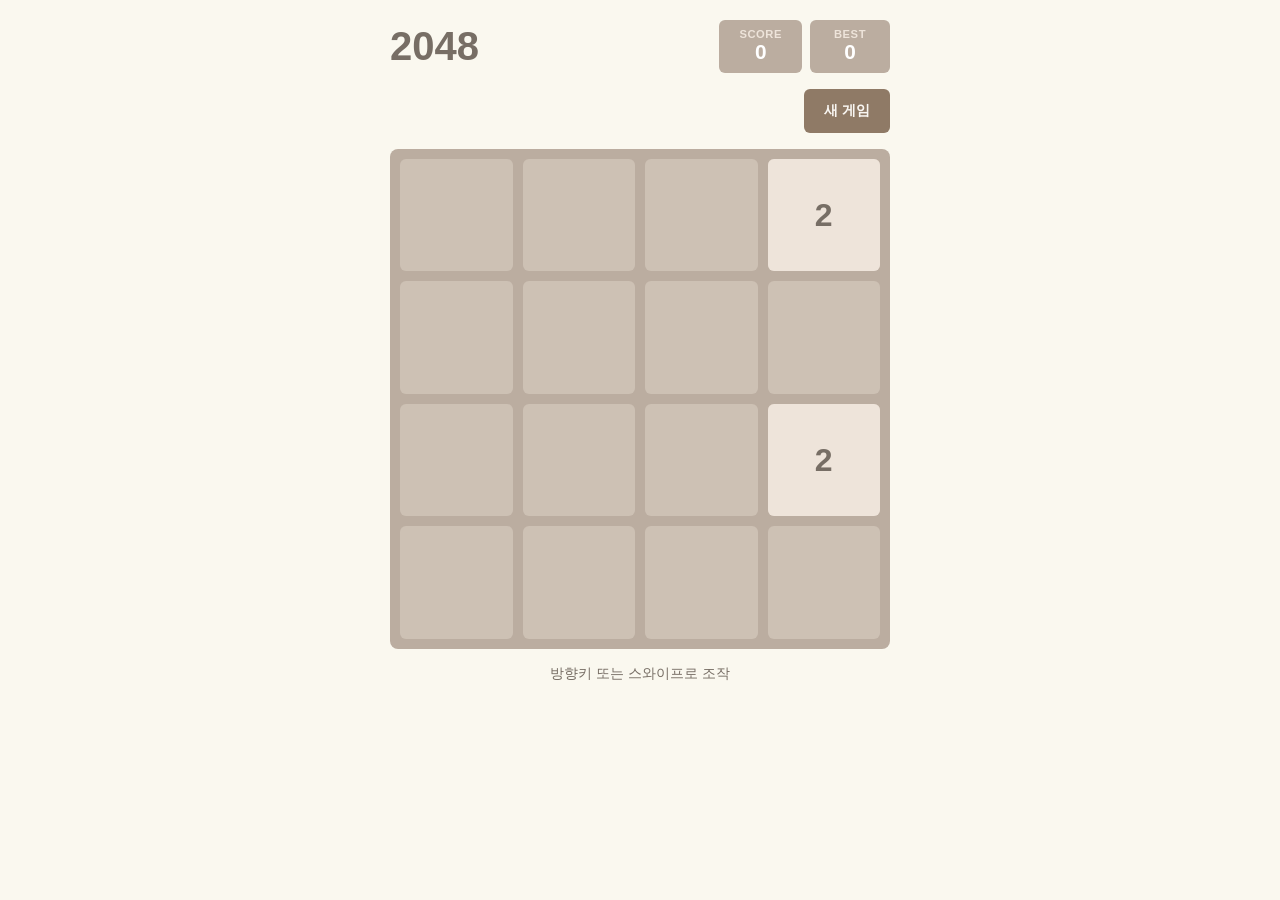
==== app/2048/index.html @ 9f4cfd15 "2048 퍼즐 게임 웹앱 추가 - app/2048/에 자체 완결형 2048 게임 구현 - 블로그 메인 페이지에 미니 웹앱 섹션 및 카드 추가 - CLAUDE.md를 웹앱 포트폴리오" ====
<!DOCTYPE html>
<html lang="ko">
<head>
  <meta charset="UTF-8">
  <meta name="viewport" content="width=device-width, initial-scale=1">
  <title>2048</title>
  <base href="/app/2048/">
  <link rel="stylesheet" href="style.css">
</head>
<body>

  <div id="game-container">
    <!-- 헤더: 제목 + 점수 -->
    <div class="game-header">
      <h1 class="game-title">2048</h1>
      <div class="scores">
        <div class="score-box">
          <div class="score-label">Score</div>
          <div class="score-value" id="score-value">0</div>
        </div>
        <div class="score-box">
          <div class="score-label">Best</div>
          <div class="score-value" id="best-value">0</div>
        </div>
      </div>
    </div>

    <!-- 새 게임 버튼 -->
    <div class="game-controls">
      <button class="btn" id="new-game-btn">새 게임</button>
    </div>

    <!-- 게임 격자 -->
    <div class="grid-wrapper">
      <div id="grid-container"></div>

      <!-- 게임 오버 오버레이 -->
      <div class="overlay" id="game-over-overlay">
        <div class="overlay-message">게임 오버!</div>
        <div class="overlay-buttons">
          <button class="btn" id="retry-btn">다시 시작</button>
        </div>
      </div>

      <!-- 승리 오버레이 -->
      <div class="overlay" id="win-overlay">
        <div class="overlay-message">축하합니다!</div>
        <div class="overlay-buttons">
          <button class="btn" id="keep-playing-btn">계속하기</button>
          <button class="btn" id="win-new-game-btn">새 게임</button>
        </div>
      </div>
    </div>

    <!-- 안내 텍스트 -->
    <p class="game-hint">방향키 또는 스와이프로 조작</p>
  </div>

  <script src="game.js"></script>
  <script src="ui.js"></script>
</body>
</html>
---- app/2048/style.css ----
/* ─── 2048 Game Styles ─────────────────────────────────── */

/* ─── CSS Variables: Light Mode ────────────────────────── */
:root {
  --game-bg: #faf8ef;
  --grid-bg: #bbada0;
  --cell-bg: #cdc1b4;
  --text-dark: #776e65;
  --text-light: #f9f6f2;
  --heading-color: #776e65;
  --score-bg: #bbada0;
  --score-label: #eee4da;
  --score-value: #ffffff;
  --btn-bg: #8f7a66;
  --btn-text: #f9f6f2;
  --overlay-bg: rgba(238, 228, 218, 0.73);
  --overlay-text: #776e65;
  --hint-text: #776e65;
}

/* ─── Dark Mode ────────────────────────────────────────── */
@media (prefers-color-scheme: dark) {
  :root:not([data-theme="light"]) {
    --game-bg: #1a1a2e;
    --grid-bg: #3d3a33;
    --cell-bg: #4a4740;
    --heading-color: #eee4da;
    --score-bg: #3d3a33;
    --score-label: rgba(238, 228, 218, 0.5);
    --score-value: #ffffff;
    --btn-bg: #8f7a66;
    --btn-text: #f9f6f2;
    --overlay-bg: rgba(26, 26, 46, 0.75);
    --overlay-text: #f9f6f2;
    --hint-text: #a0998f;
  }
}

[data-theme="dark"] {
  --game-bg: #1a1a2e;
  --grid-bg: #3d3a33;
  --cell-bg: #4a4740;
  --heading-color: #eee4da;
  --score-bg: #3d3a33;
  --score-label: rgba(238, 228, 218, 0.5);
  --score-value: #ffffff;
  --btn-bg: #8f7a66;
  --btn-text: #f9f6f2;
  --overlay-bg: rgba(26, 26, 46, 0.75);
  --overlay-text: #f9f6f2;
  --hint-text: #a0998f;
}

/* ─── Reset & Base ─────────────────────────────────────── */
*, *::before, *::after {
  margin: 0;
  padding: 0;
  box-sizing: border-box;
}

body {
  font-family: -apple-system, BlinkMacSystemFont, 'Segoe UI', sans-serif;
  background-color: var(--game-bg);
  color: var(--text-dark);
  min-height: 100vh;
  display: flex;
  justify-content: center;
  align-items: flex-start;
  padding: 20px;
  touch-action: manipulation;
  -webkit-tap-highlight-color: transparent;
  user-select: none;
  -webkit-user-select: none;
}

/* ─── Game Container ───────────────────────────────────── */
#game-container {
  width: min(90vw, 500px);
  max-width: 500px;
  display: flex;
  flex-direction: column;
  align-items: center;
  gap: 16px;
}

/* ─── Header ───────────────────────────────────────────── */
.game-header {
  width: 100%;
  display: flex;
  justify-content: space-between;
  align-items: center;
}

.game-title {
  font-size: 2.5rem;
  font-weight: bold;
  color: var(--heading-color);
  line-height: 1;
}

/* ─── Score Board ──────────────────────────────────────── */
.scores {
  display: flex;
  gap: 8px;
}

.score-box {
  background: var(--score-bg);
  border-radius: 6px;
  padding: 8px 20px;
  text-align: center;
  min-width: 80px;
}

.score-label {
  font-size: 0.7rem;
  font-weight: bold;
  text-transform: uppercase;
  letter-spacing: 0.05em;
  color: var(--score-label);
}

.score-value {
  font-size: 1.3rem;
  font-weight: bold;
  color: var(--score-value);
  line-height: 1.2;
}

/* ─── Controls ─────────────────────────────────────────── */
.game-controls {
  width: 100%;
  display: flex;
  justify-content: flex-end;
}

.btn {
  background: var(--btn-bg);
  color: var(--btn-text);
  border: none;
  border-radius: 6px;
  padding: 10px 20px;
  font-size: 0.9rem;
  font-weight: bold;
  cursor: pointer;
  min-height: 44px;
  min-width: 44px;
  transition: opacity 0.15s;
}

.btn:hover {
  opacity: 0.85;
}

.btn:active {
  opacity: 0.7;
}

/* ─── Grid ─────────────────────────────────────────────── */
.grid-wrapper {
  width: 100%;
  aspect-ratio: 1;
  background: var(--grid-bg);
  border-radius: 8px;
  padding: 10px;
  position: relative;
}

#grid-container {
  width: 100%;
  height: 100%;
  display: grid;
  grid-template-columns: repeat(4, 1fr);
  grid-template-rows: repeat(4, 1fr);
  gap: 10px;
  position: relative;
}

/* ─── Empty Cells ──────────────────────────────────────── */
.grid-cell {
  background: var(--cell-bg);
  border-radius: 6px;
}

/* ─── Tiles ────────────────────────────────────────────── */
.tile {
  position: absolute;
  display: flex;
  align-items: center;
  justify-content: center;
  border-radius: 6px;
  font-size: 2rem;
  font-weight: bold;
  z-index: 10;
  transition: transform 100ms ease-in-out;
}

/* Tile value-specific colors */
.tile-2 {
  background: #eee4da;
  color: var(--text-dark);
}

.tile-4 {
  background: #ede0c8;
  color: var(--text-dark);
}

.tile-8 {
  background: #f2b179;
  color: var(--text-light);
}

.tile-16 {
  background: #f59563;
  color: var(--text-light);
}

.tile-32 {
  background: #f67c5f;
  color: var(--text-light);
}

.tile-64 {
  background: #f65e3b;
  color: var(--text-light);
}

.tile-128 {
  background: #edcf72;
  color: var(--text-light);
}

.tile-256 {
  background: #edcc61;
  color: var(--text-light);
}

.tile-512 {
  background: #edc850;
  color: var(--text-light);
}

.tile-1024 {
  background: #edc53f;
  color: var(--text-light);
}

.tile-2048 {
  background: #edc22e;
  color: var(--text-light);
}

.tile-super {
  background: #3c3a32;
  color: var(--text-light);
}

/* ─── Tile Font Sizes by Digit Count ───────────────────── */
.tile-digits-2 {
  font-size: 1.8rem;
}

.tile-digits-3 {
  font-size: 1.5rem;
}

.tile-digits-4 {
  font-size: 1.2rem;
}

/* ─── Tile Animations ──────────────────────────────────── */

/* 새 타일 등장 */
.tile-new {
  animation: tile-appear 150ms ease-in-out;
}

@keyframes tile-appear {
  0% {
    transform: scale(0);
    opacity: 0;
  }
  100% {
    transform: scale(1);
    opacity: 1;
  }
}

/* 병합 펄스 */
.tile-merged {
  animation: tile-merge 100ms ease-in-out;
}

@keyframes tile-merge {
  0% {
    transform: scale(1);
  }
  50% {
    transform: scale(1.15);
  }
  100% {
    transform: scale(1);
  }
}

/* ─── Overlays ─────────────────────────────────────────── */
.overlay {
  position: absolute;
  top: 0;
  left: 0;
  right: 0;
  bottom: 0;
  background: var(--overlay-bg);
  display: flex;
  flex-direction: column;
  align-items: center;
  justify-content: center;
  gap: 16px;
  border-radius: 8px;
  z-index: 100;
  opacity: 0;
  pointer-events: none;
  transition: opacity 300ms ease;
}

.overlay.active {
  opacity: 1;
  pointer-events: auto;
}

.overlay-message {
  font-size: 2rem;
  font-weight: bold;
  color: var(--overlay-text);
}

.overlay-buttons {
  display: flex;
  gap: 10px;
}

/* ─── Hint ─────────────────────────────────────────────── */
.game-hint {
  font-size: 0.85rem;
  color: var(--hint-text);
  text-align: center;
}

/* ─── Responsive ───────────────────────────────────────── */
@media (max-width: 520px) {
  body {
    padding: 12px;
  }

  .game-title {
    font-size: 2rem;
  }

  .score-box {
    padding: 6px 14px;
    min-width: 65px;
  }

  .score-value {
    font-size: 1.1rem;
  }

  .score-label {
    font-size: 0.6rem;
  }

  #grid-container {
    gap: 8px;
  }

  .grid-wrapper {
    padding: 8px;
    border-radius: 6px;
  }

  .tile {
    font-size: 1.6rem;
    border-radius: 4px;
  }

  .tile-digits-2 {
    font-size: 1.4rem;
  }

  .tile-digits-3 {
    font-size: 1.2rem;
  }

  .tile-digits-4 {
    font-size: 1rem;
  }

  .btn {
    padding: 8px 16px;
    font-size: 0.8rem;
  }
}

@media (max-width: 360px) {
  .game-title {
    font-size: 1.6rem;
  }

  #grid-container {
    gap: 6px;
  }

  .grid-wrapper {
    padding: 6px;
  }

  .tile {
    font-size: 1.3rem;
  }

  .tile-digits-2 {
    font-size: 1.15rem;
  }

  .tile-digits-3 {
    font-size: 1rem;
  }

  .tile-digits-4 {
    font-size: 0.85rem;
  }
}
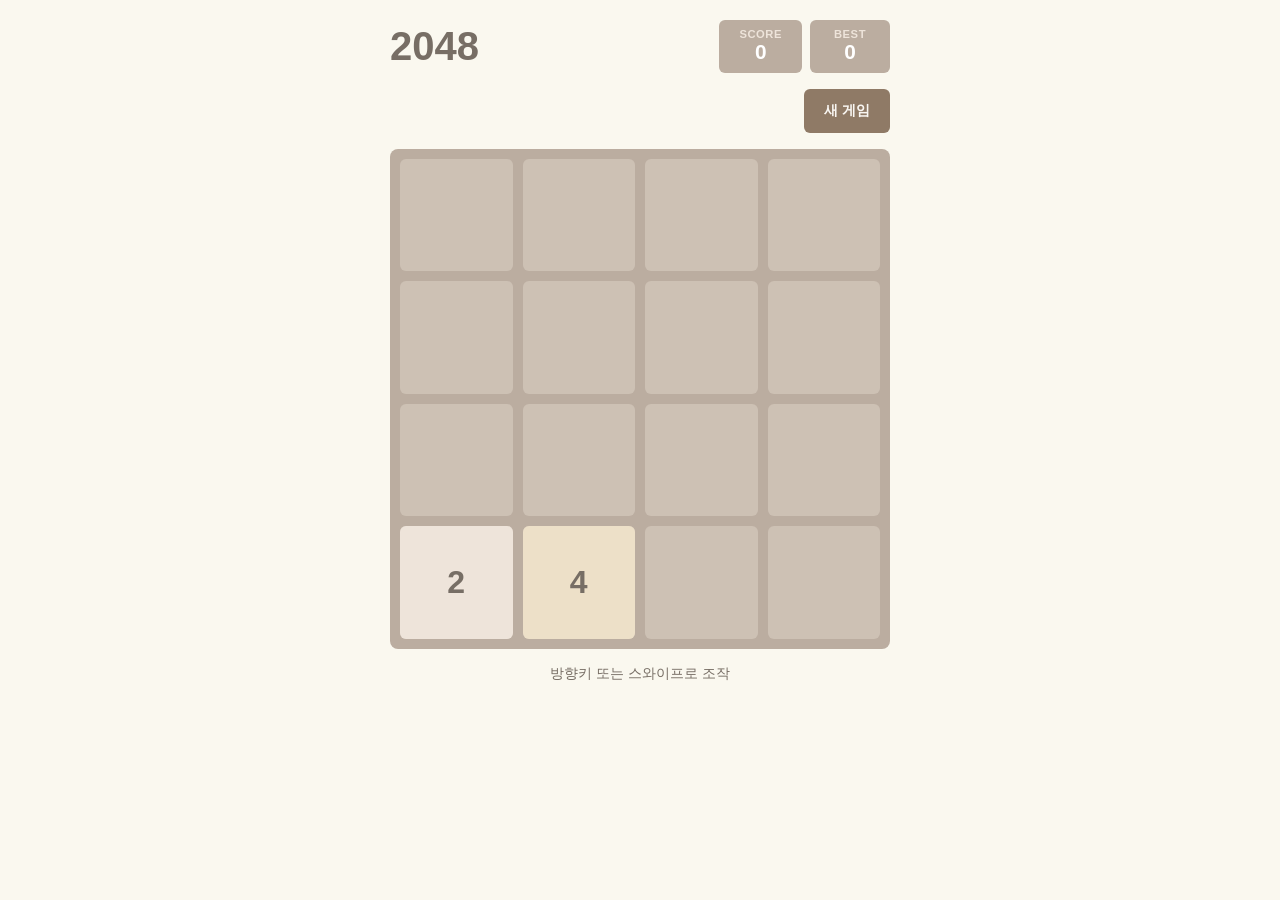
==== commit 00a0bbc5: "2048 게임 화면 표시 버그 수정 - 절대 경로 base 태그 제거: GitHub Pages 하위 경로(/my-blog/)에서   CSS/JS가 로드되지 않던 문제 해결 (상대 " ====
--- a/app/2048/index.html
+++ b/app/2048/index.html
@@ -4,7 +4,6 @@
   <meta charset="UTF-8">
   <meta name="viewport" content="width=device-width, initial-scale=1">
   <title>2048</title>
-  <base href="/app/2048/">
   <link rel="stylesheet" href="style.css">
 </head>
 <body>
